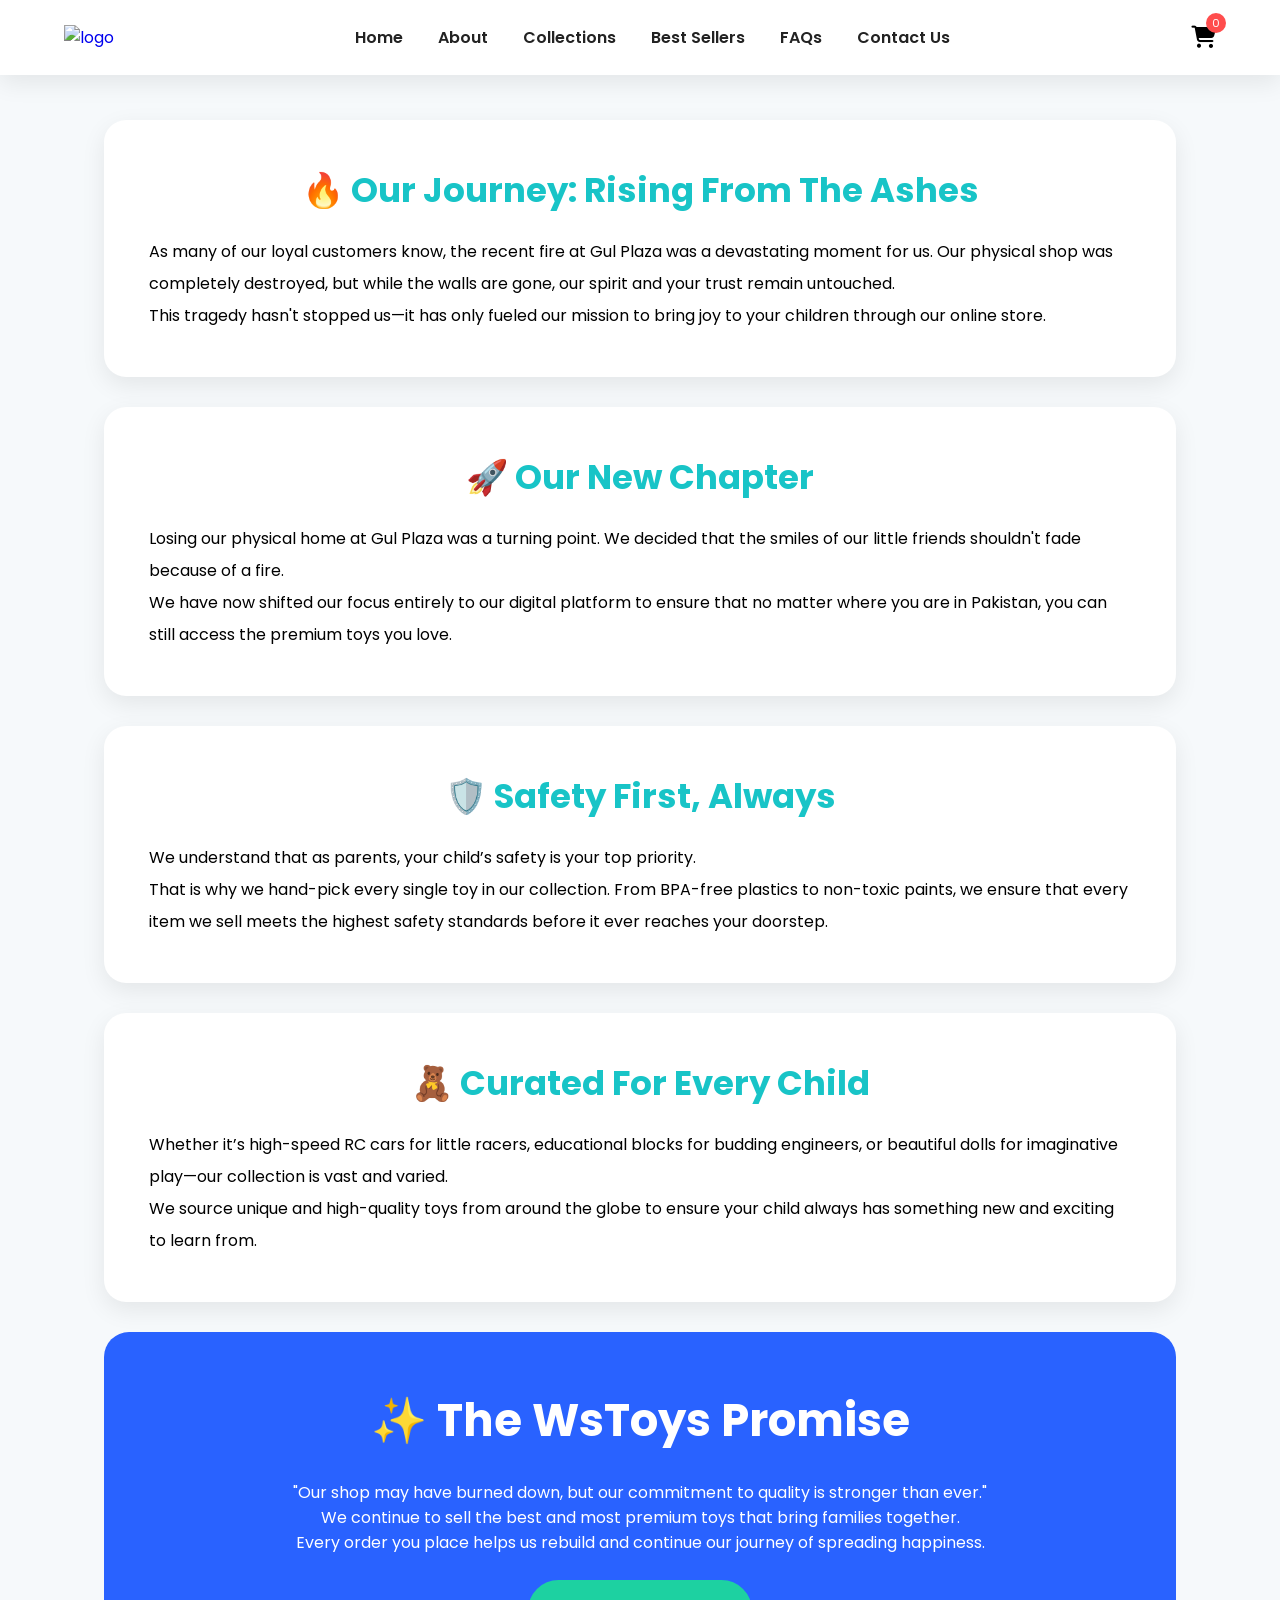
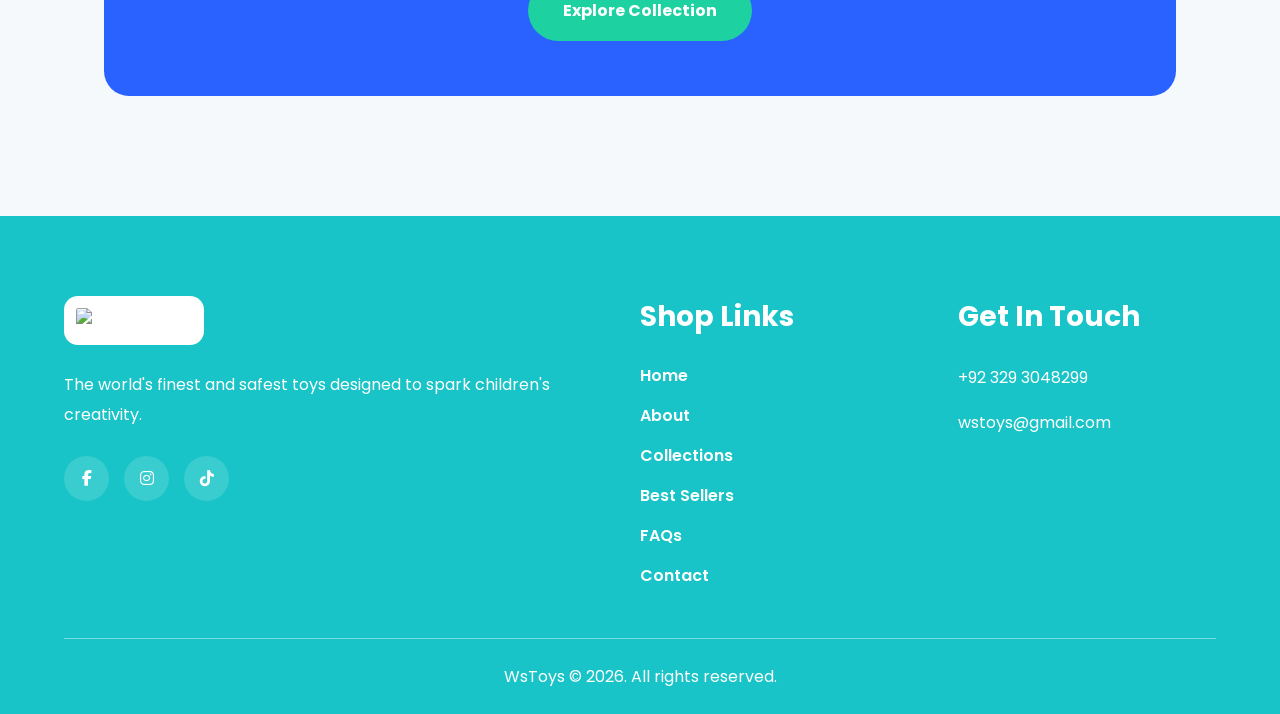
==== about.html @ ee7e4c0c "Add files via upload" ====
<!DOCTYPE html>

<html lang="en">

<head>

<meta charset="UTF-8">

<meta name="viewport" content="width=device-width, initial-scale=1.0">

<title>WsToys | About</title>
<link rel="stylesheet" href="style.css">
<link rel="stylesheet"
href="https://cdnjs.cloudflare.com/ajax/libs/font-awesome/6.7.2/css/all.min.css">

</head>

<body>

<!-- HEADER -->

<header>

<nav class="navbar">

<a href="index.html" class="logo">

<img src="IMAGES/logo.jpg" alt="logo">

</a>

<ul class="nav-links">

<li><a href="index.html">Home</a></li>

<li><a href="about.html">About</a></li>

<li><a href="collections.html">Collections</a></li>

<li><a href="best-sellers.html">Best Sellers</a></li>

<li><a href="faqs.html">FAQs</a></li>

<li><a href="contact.html">Contact Us</a></li>

</ul>

<div class="nav-icons">

<div class="cart-btn">

<i class="fa-solid fa-cart-shopping"></i>

<span id="cart-count">0</span>

</div>

<div class="menu-btn">

<i class="fa-solid fa-bars"></i>

</div>

</div>

</nav>

</header>

<!-- ABOUT SECTION -->

<section class="about-section">

<div class="about-box">

<h2>🔥 Our Journey: Rising From The Ashes</h2>

<p>

As many of our loyal customers know, the recent fire at Gul Plaza was a devastating moment for us. Our physical shop was completely destroyed, but while the walls are gone, our spirit and your trust remain untouched.

</p>

<p>

This tragedy hasn't stopped us—it has only fueled our mission to bring joy to your children through our online store.

</p>

</div>

<div class="about-box">

<h2>🚀 Our New Chapter</h2>

<p>

Losing our physical home at Gul Plaza was a turning point. We decided that the smiles of our little friends shouldn't fade because of a fire.

</p>

<p>

We have now shifted our focus entirely to our digital platform to ensure that no matter where you are in Pakistan, you can still access the premium toys you love.

</p>

</div>

<div class="about-box">

<h2>🛡️ Safety First, Always</h2>

<p>

We understand that as parents, your child’s safety is your top priority.

</p>

<p>

That is why we hand-pick every single toy in our collection. From BPA-free plastics to non-toxic paints, we ensure that every item we sell meets the highest safety standards before it ever reaches your doorstep.

</p>

</div>

<div class="about-box">

<h2>🧸 Curated For Every Child</h2>

<p>

Whether it’s high-speed RC cars for little racers, educational blocks for budding engineers, or beautiful dolls for imaginative play—our collection is vast and varied.

</p>

<p>

We source unique and high-quality toys from around the globe to ensure your child always has something new and exciting to learn from.

</p>

</div>

<div class="promise-box">

<h2>✨ The WsToys Promise</h2>

<p>

"Our shop may have burned down, but our commitment to quality is stronger than ever."

</p>

<p>

We continue to sell the best and most premium toys that bring families together.

</p>

<p>

Every order you place helps us rebuild and continue our journey of spreading happiness.

</p>

<br>

<a href="collections.html" class="btn">

Explore Collection

</a>

</div>

</section>

<!-- FOOTER -->

<footer>

<div class="footer-container">

<div class="footer-box">

<img src="IMAGES/logo.jpg" alt="logo">

<p>

The world's finest and safest toys designed to spark children's creativity.

</p>

<div class="socials">

<i class="fa-brands fa-facebook-f"></i>

<i class="fa-brands fa-instagram"></i>

<i class="fa-brands fa-tiktok"></i>

</div>

</div>

<div class="footer-box">

<h3>Shop Links</h3>

<ul>

<li><a href="index.html">Home</a></li>

<li><a href="about.html">About</a></li>

<li><a href="collections.html">Collections</a></li>

<li><a href="best-sellers.html">Best Sellers</a></li>

<li><a href="faqs.html">FAQs</a></li>

<li><a href="contact.html">Contact</a></li>

</ul>

</div>

<div class="footer-box">

<h3>Get In Touch</h3>

<p>+92 329 3048299</p>

<p>wstoys@gmail.com</p>

</div>

</div>

<div class="copyright">

WsToys © 2026. All rights reserved.

</div>

</footer>

<script src="script.js"></script>

</body>

</html>
---- style.css ----
@import url('https://fonts.googleapis.com/css2?family=Poppins:wght@300;400;500;600;700;800&display=swap');

:root{

--primary: #1dd1a1;
--secondary:#1dd1a1;
--yellow:#ffc107;
--white:#ffffff;
--dark:#222222;
--light:#f6f9fb;
--red:#ff4d4d;
--shadow:0 8px 25px rgba(0,0,0,.08);

}

*{
margin:0;
padding:0;
box-sizing:border-box;
font-family:'Poppins',sans-serif;
}

html{
scroll-behavior:smooth;
}

body{
overflow-x:hidden;
background:var(--light);
}

a{
text-decoration:none;
}

ul{
list-style:none;
}

img{
width:100%;
display:block;
}

/* ================= CONTAINER ================= */

.container{

max-width:1300px;

margin:auto;

padding:0 5%;

}

/* ================= HEADER ================= */

header{

position:fixed;

top:0;

left:0;

width:100%;

background:#fff;

z-index:999;

box-shadow:var(--shadow);

}

.navbar{

height:75px;

display:flex;

justify-content:space-between;

align-items:center;

padding:0 5%;

}

.logo img{

max-width:100%;

height:auto;

display:block;

}

/* ================= NAVBAR ================= */

.nav-links{

display:flex;

gap:35px;

}

.nav-links a{

color:var(--dark);

font-weight:600;

transition:.3s;

}

.nav-links a:hover{

color:var(--primary);

}

.nav-icons{

display:flex;

align-items:center;

gap:25px;

}

.menu-btn{

display:none;

cursor:pointer;

font-size:24px;

}

.cart-btn{

position:relative;

font-size:22px;

cursor:pointer;

}

#cart-count{

position:absolute;

top:-8px;

right:-10px;

width:20px;

height:20px;

border-radius:50%;

background:var(--red);

color:#fff;

font-size:11px;

display:flex;

justify-content:center;

align-items:center;

}

/* ================= HERO ================= */

.hero{

margin-top:75px;

height:92vh;

background:url("../images/hero.jpg");

background-size:cover;

background-position:center;

position:relative;

display:flex;

align-items:center;

}

.hero::before{

content:"";

position:absolute;

inset:0;

background:rgba(0,0,0,.28);

}

.hero-content{

position:relative;

z-index:2;

padding:0 5%;

max-width:1200px;

margin:auto;

}

.arrival-tag{

display:inline-block;

background:#ff4d6d;

padding:12px 24px;

border-radius:30px;

color:#fff;

font-weight:700;

margin-bottom:20px;

}

.hero h1{

font-size:75px;

font-weight:800;

line-height:1.1;

max-width:650px;

color:#fff;

}

.hero h1 span{

color:var(--yellow);

}

.hero p{

max-width:520px;

font-size:18px;

color:#fff;

margin:25px 0;

}

.btn{

display:inline-block;

padding:18px 35px;

background:var(--secondary);

color:#fff;

border-radius:40px;

font-weight:700;

transition:.3s;

}

.btn:hover{

transform:translateY(-6px);

}

/* ================= SECTIONS ================= */

section{

padding:90px 5%;

}

section h2{

font-size:45px;

text-align:center;

margin-bottom:60px;

}

/* ================= PRODUCTS ================= */

.products-grid{

display:grid;

grid-template-columns:repeat(4,1fr);

gap:30px;

}

.product-card{

background:#fff;

border-radius:20px;

padding:20px;

box-shadow:var(--shadow);

transition:.3s;

}

.product-card:hover{

transform:translateY(-8px);

}

.img-box{

height:250px;

border:2px dashed #d5d5d5;

border-radius:15px;

display:flex;

justify-content:center;

align-items:center;

font-weight:700;

}

.product-card h3{

margin:18px 0 10px;

font-size:18px;

}

.price{

display:flex;

gap:10px;

margin:15px 0;

}

.price span{

text-decoration:line-through;

}

.price strong{

color:var(--red);

}

.product-card button{

width:100%;

padding:15px;

border:none;

background:var(--primary);

color:#fff;

border-radius:12px;

font-weight:700;

cursor:pointer;

transition:.3s;

}

.product-card button:hover{

transform:scale(1.03);

}
/* ================= FOOTER ================= */

footer{

background:#18c4c7;

padding:80px 5% 25px;

color:#fff;

}

.footer-container{

max-width:1300px;

margin:auto;

display:grid;

grid-template-columns:2fr 1fr 1fr;

gap:60px;

}

.footer-box img{

width:140px;

background:#fff;

padding:12px;

border-radius:14px;

margin-bottom:25px;

}

.footer-box h3{

font-size:28px;

margin-bottom:25px;

}

.footer-box p{

line-height:1.9;

margin-bottom:15px;

}

.footer-box ul{

display:grid;

gap:15px;

}

.footer-box a{

color:#fff;

font-weight:600;

}

.socials{

display:flex;

gap:15px;

margin-top:25px;

}

.socials i{

width:45px;

height:45px;

border-radius:50%;

display:flex;

justify-content:center;

align-items:center;

background:rgba(255,255,255,.15);

cursor:pointer;

transition:.3s;

}

.socials i:hover{

transform:translateY(-5px);

}

.copyright{

margin-top:50px;

padding-top:25px;

border-top:1px solid rgba(255,255,255,.4);

text-align:center;

}

/* ================= CART ================= */

.cart-sidebar{

position:fixed;

top:0;

right:-450px;

width:420px;

height:100vh;

background:#fff;

z-index:9999;

transition:.4s;

display:flex;

flex-direction:column;

box-shadow:-8px 0 30px rgba(0,0,0,.15);

}

.cart-sidebar.active{

right:0;

}

.cart-header{

padding:25px;

display:flex;

justify-content:space-between;

align-items:center;

border-bottom:1px solid #eee;

}

.cart-header h3{

font-size:30px;

}

.close-cart{

font-size:28px;

cursor:pointer;

}

.cart-items{

flex:1;

overflow-y:auto;

padding:20px;

}

.cart-product{

padding:15px 0;

}

.cart-product h4{

font-size:17px;

margin-bottom:8px;

}

.qty-box{

display:flex;

align-items:center;

gap:15px;

margin:15px 0;

}

.qty-box button{

width:35px;

height:35px;

border:none;

border-radius:50%;

background:#18c4c7;

color:#fff;

cursor:pointer;

font-size:18px;

}

.cart-footer{

padding:25px;

border-top:1px solid #eee;

}

.checkout-btn{

width:100%;

padding:18px;

border:none;

background:#25D366;

color:#fff;

border-radius:14px;

font-weight:700;

cursor:pointer;

}

/* ================= ABOUT ================= */

.about-section{

max-width:1200px;

margin:auto;

padding:120px 5%;

}

.about-box{

background:#fff;

padding:45px;

border-radius:22px;

margin-bottom:30px;

box-shadow:var(--shadow);

}

.about-box h2{

font-size:34px;

margin-bottom:20px;

color:#18c4c7;

}

.about-box p{

line-height:2;

}

.promise-box{

background:#2962ff;

padding:55px;

border-radius:25px;

color:#fff;

text-align:center;

}

.promise-box h2{

margin-bottom:25px;

}

/* ================= COLLECTIONS ================= */

.collection-container{

padding:120px 5%;

display:grid;

grid-template-columns:300px 1fr;

gap:40px;

}

.filter-box{

background:#fff;

padding:30px;

border-radius:20px;

height:fit-content;

box-shadow:var(--shadow);

position:sticky;

top:100px;

}

.filter-box h2{

font-size:28px;

text-align:left;

margin-bottom:25px;

}

.filter-box h3{

margin-bottom:18px;

}

.filter-box input{

width:100%;

padding:14px;

border:1px solid #ddd;

border-radius:12px;

margin-bottom:15px;

}

.filter-box label{

display:block;

margin-bottom:15px;

}

.filter-box button{

width:100%;

padding:15px;

border:none;

background:#18c4c7;

color:#fff;

font-weight:700;

border-radius:12px;

cursor:pointer;

}

/* ================= BEST SELLERS ================= */

.best-seller-title{

font-size:48px;

text-align:center;

margin-bottom:60px;

}

.category-title{

font-size:36px;

margin:80px 0 40px;

}

.category-desc{

margin-bottom:35px;

font-size:18px;

}

/* ================= FAQ ================= */

.faq-section{

padding:120px 5%;

max-width:900px;

margin:auto;

}

.faq-item{

background:#fff;

border-radius:18px;

margin-bottom:20px;

overflow:hidden;

box-shadow:var(--shadow);

cursor:pointer;

}

.faq-question{

padding:25px;

font-size:18px;

font-weight:700;

}

.faq-answer{

padding:0 25px 25px;

display:none;

line-height:1.8;

}

.faq-item.active .faq-answer{

display:block;

}

/* ================= CONTACT ================= */

.contact-section{

padding:120px 5%;

}

.contact-container{

max-width:1200px;

margin:auto;

display:grid;

grid-template-columns:1fr 1fr;

gap:40px;

}

.contact-card{

background:#fff;

padding:50px;

border-radius:22px;

box-shadow:var(--shadow);

}

.contact-card h2{

font-size:42px;

margin-bottom:20px;

}

.contact-card p{

margin-bottom:15px;

}

.message-box textarea{

width:100%;

height:230px;

padding:20px;

border:1px solid #ddd;

border-radius:15px;

resize:none;

margin-bottom:20px;

}

.message-box button{

width:100%;

padding:18px;

border:none;

background:#25D366;

color:#fff;

border-radius:14px;

font-weight:700;

cursor:pointer;

}

/* ================= HOW IT WORKS ================= */

.steps-container{

display:grid;

grid-template-columns:repeat(3,1fr);

gap:30px;

}

.step-box{

background:#fff;

padding:45px;

border-radius:22px;

text-align:center;

box-shadow:var(--shadow);

transition:.3s;

}

.step-box:hover{

transform:scale(1.05);

}

.step-box span{

font-size:55px;

font-weight:800;

color:#18c4c7;

}

.step-box h3{

margin:20px 0;

} 
/* ================= GLOBAL ANIMATIONS ================= */

@keyframes fadeUp{

0%{

opacity:0;

transform:translateY(40px);

}

100%{

opacity:1;

transform:translateY(0);

}

}

@keyframes fadeLeft{

0%{

opacity:0;

transform:translateX(-40px);

}

100%{

opacity:1;

transform:translateX(0);

}

}

@keyframes fadeRight{

0%{

opacity:0;

transform:translateX(40px);

}

100%{

opacity:1;

transform:translateX(0);

}

}

.hero-content{

animation:fadeUp .8s ease;

}

.product-card{

animation:fadeUp .7s ease;

}

.about-box{

animation:fadeUp .8s ease;

}

.step-box{

animation:fadeUp .8s ease;

}

/* ================= SCROLLBAR ================= */

::-webkit-scrollbar{

width:10px;

}

::-webkit-scrollbar-track{

background:#f1f1f1;

}

::-webkit-scrollbar-thumb{

background:#18c4c7;

border-radius:20px;

}

/* ================= HOVER EFFECTS ================= */

.footer-box a,

.nav-links a{

position:relative;

}

.footer-box a::after,

.nav-links a::after{

content:"";

position:absolute;

left:0;

bottom:-5px;

width:0;

height:2px;

background:#18c4c7;

transition:.3s;

}

.footer-box a:hover::after,

.nav-links a:hover::after{

width:100%;

}

.product-card,

.step-box,

.about-box,

.contact-card,

.faq-item{

transition:.3s;

}

.product-card:hover{

transform:translateY(-10px);

}

.contact-card:hover{

transform:translateY(-8px);

}

.about-box:hover{

transform:translateY(-8px);

}

/* ================= TABLET ================= */

@media(max-width:1100px){

.products-grid{

grid-template-columns:repeat(3,1fr);

}

.hero h1{

font-size:60px;

}

.collection-container{

grid-template-columns:250px 1fr;

}

}

/* ================= TABLET SMALL ================= */

@media(max-width:991px){

.nav-links{

position:fixed;

top:75px;

right:-100%;

width:300px;

height:100vh;

background:#fff;

flex-direction:column;

padding:50px;

box-shadow:-5px 0 25px rgba(0,0,0,.15);

transition:.4s;

}

.nav-links.active{

right:0;

}

.menu-btn{

display:block;

}

.products-grid{

grid-template-columns:repeat(2,1fr);

}

.steps-container{

grid-template-columns:1fr;

}

.footer-container{

grid-template-columns:1fr;

}

.collection-container{

grid-template-columns:1fr;

}

.contact-container{

grid-template-columns:1fr;

}

.hero h1{

font-size:50px;

}

.hero{

height:80vh;

}

}

/* ================= MOBILE ================= */

@media(max-width:768px){

section{

padding:70px 20px;

}

.hero{

height:75vh;

}

.hero h1{

font-size:42px;

}

.hero p{

font-size:16px;

}

.arrival-tag{

font-size:12px;

}

section h2{

font-size:34px;

}

.products-grid{

grid-template-columns:1fr;

}

.about-box{

padding:30px;

}

.promise-box{

padding:35px;

}

.contact-card{

padding:35px;

}

.cart-sidebar{

width:100%;

}

.filter-box{

position:relative;

top:0;

}

}

/* ================= EXTRA SMALL ================= */

@media(max-width:480px){

.navbar{

padding:0 20px;

}

.logo img{

width:43px;

height:20px;

}

.hero{

height:70vh;

}

.hero h1{

font-size:34px;

}

.hero p{

font-size:14px;

}

.btn{

padding:14px 28px;

font-size:14px;

}

.product-card{

padding:16px;

}

.img-box{

height:220px;

}

.footer-box h3{

font-size:24px;

}

.about-box h2{

font-size:28px;

}

.contact-card h2{

font-size:30px;

}

.cart-header h3{

font-size:24px;

}

}

/* ================= LARGE PC ================= */

@media(min-width:1400px){

.container{

max-width:1400px;

}

.hero h1{

font-size:85px;

}

.products-grid{

grid-template-columns:repeat(4,1fr);

}

}

/* ================= SMOOTH EFFECTS ================= */

button,

a,

i{

transition:.3s;

}

button:hover{

opacity:.95;

}

html{

scroll-padding-top:90px;

}
.cart-product button{

border:none;

padding:10px 16px;

border-radius:10px;

cursor:pointer;

font-weight:600;

}

.cart-product button:last-child{

background:#ff4d4d;

color:white;

margin-top:12px;

}

.cart-product button:last-child:hover{

background:#e63946;

}
.product-card{
display:flex;
flex-direction:column;
}
.products-grid{
align-items:start;
}
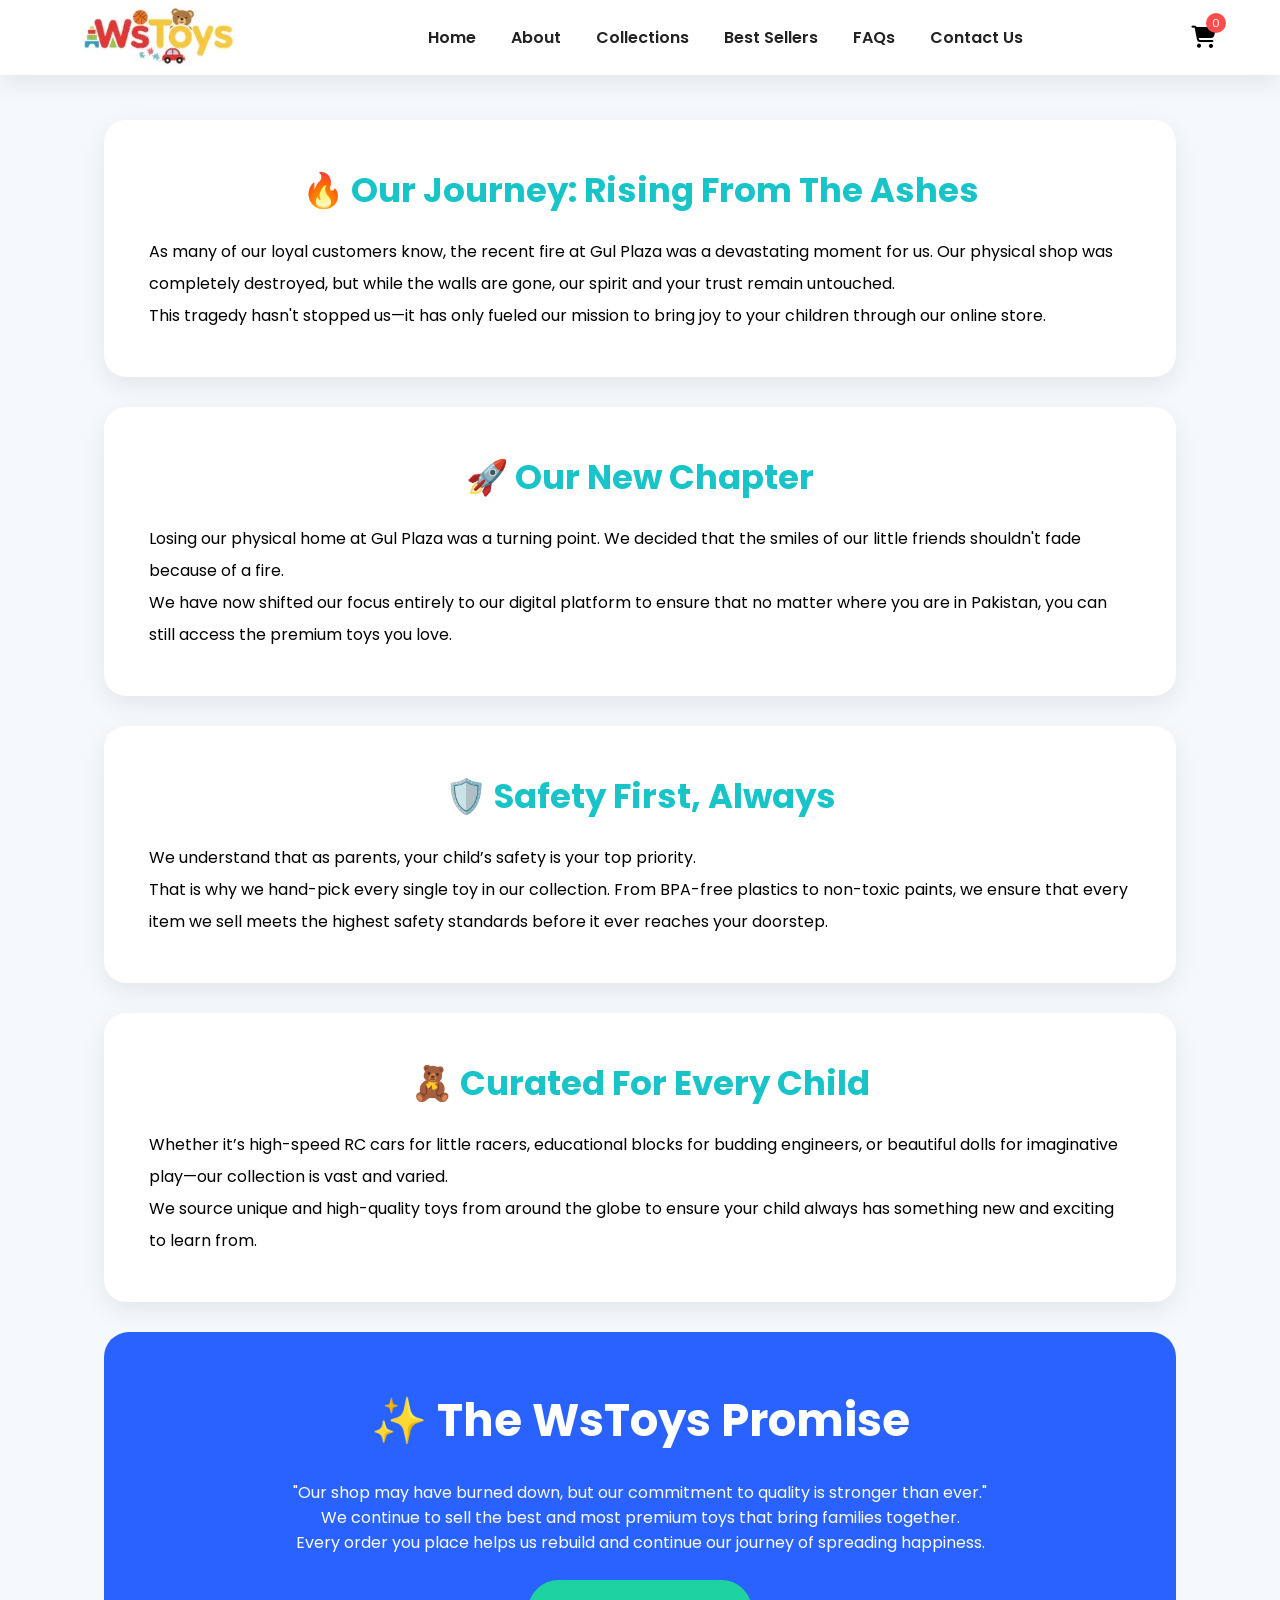
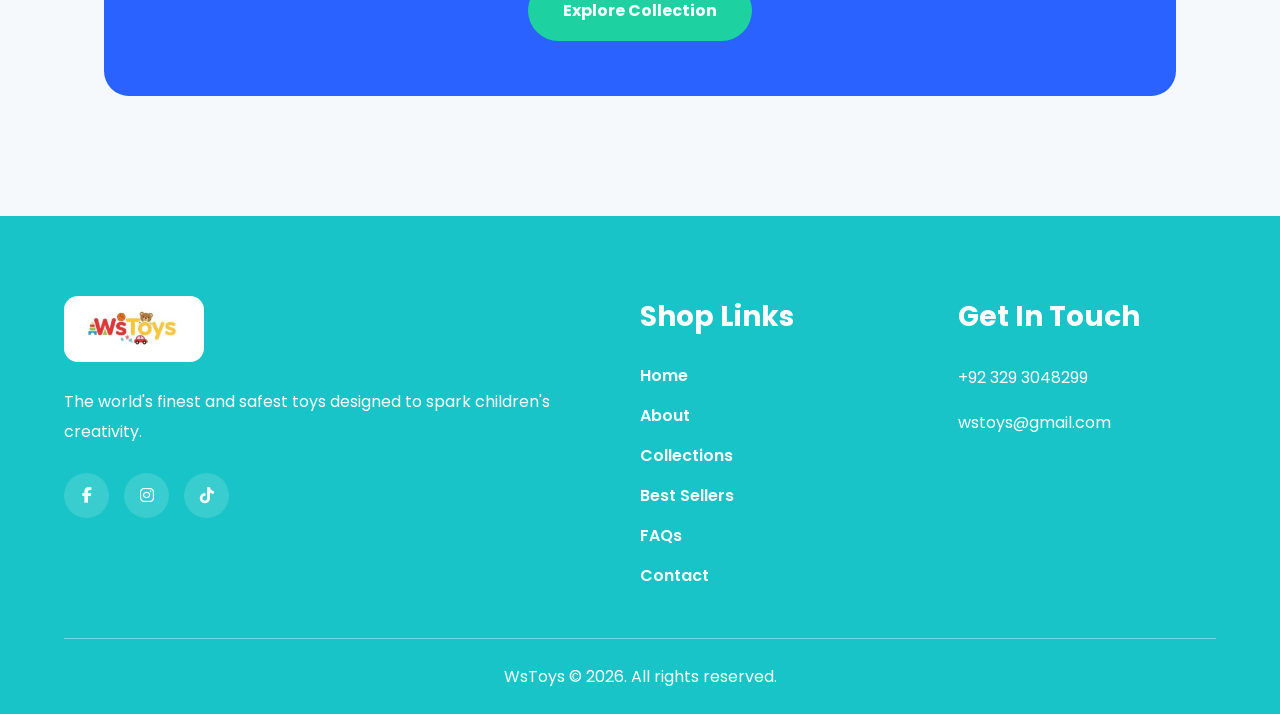
==== commit 4652923c: "Update about.html" ====
--- a/about.html
+++ b/about.html
@@ -25,7 +25,7 @@
 
 <a href="index.html" class="logo">
 
-<img src="IMAGES/logo.jpg" alt="logo">
+<img src="logo.jpg" alt="logo">
 
 </a>
 
@@ -185,7 +185,7 @@
 
 <div class="footer-box">
 
-<img src="IMAGES/logo.jpg" alt="logo">
+<img src="logo.jpg" alt="logo">
 
 <p>
 
@@ -251,4 +251,4 @@
 
 </body>
 
-</html>+</html>
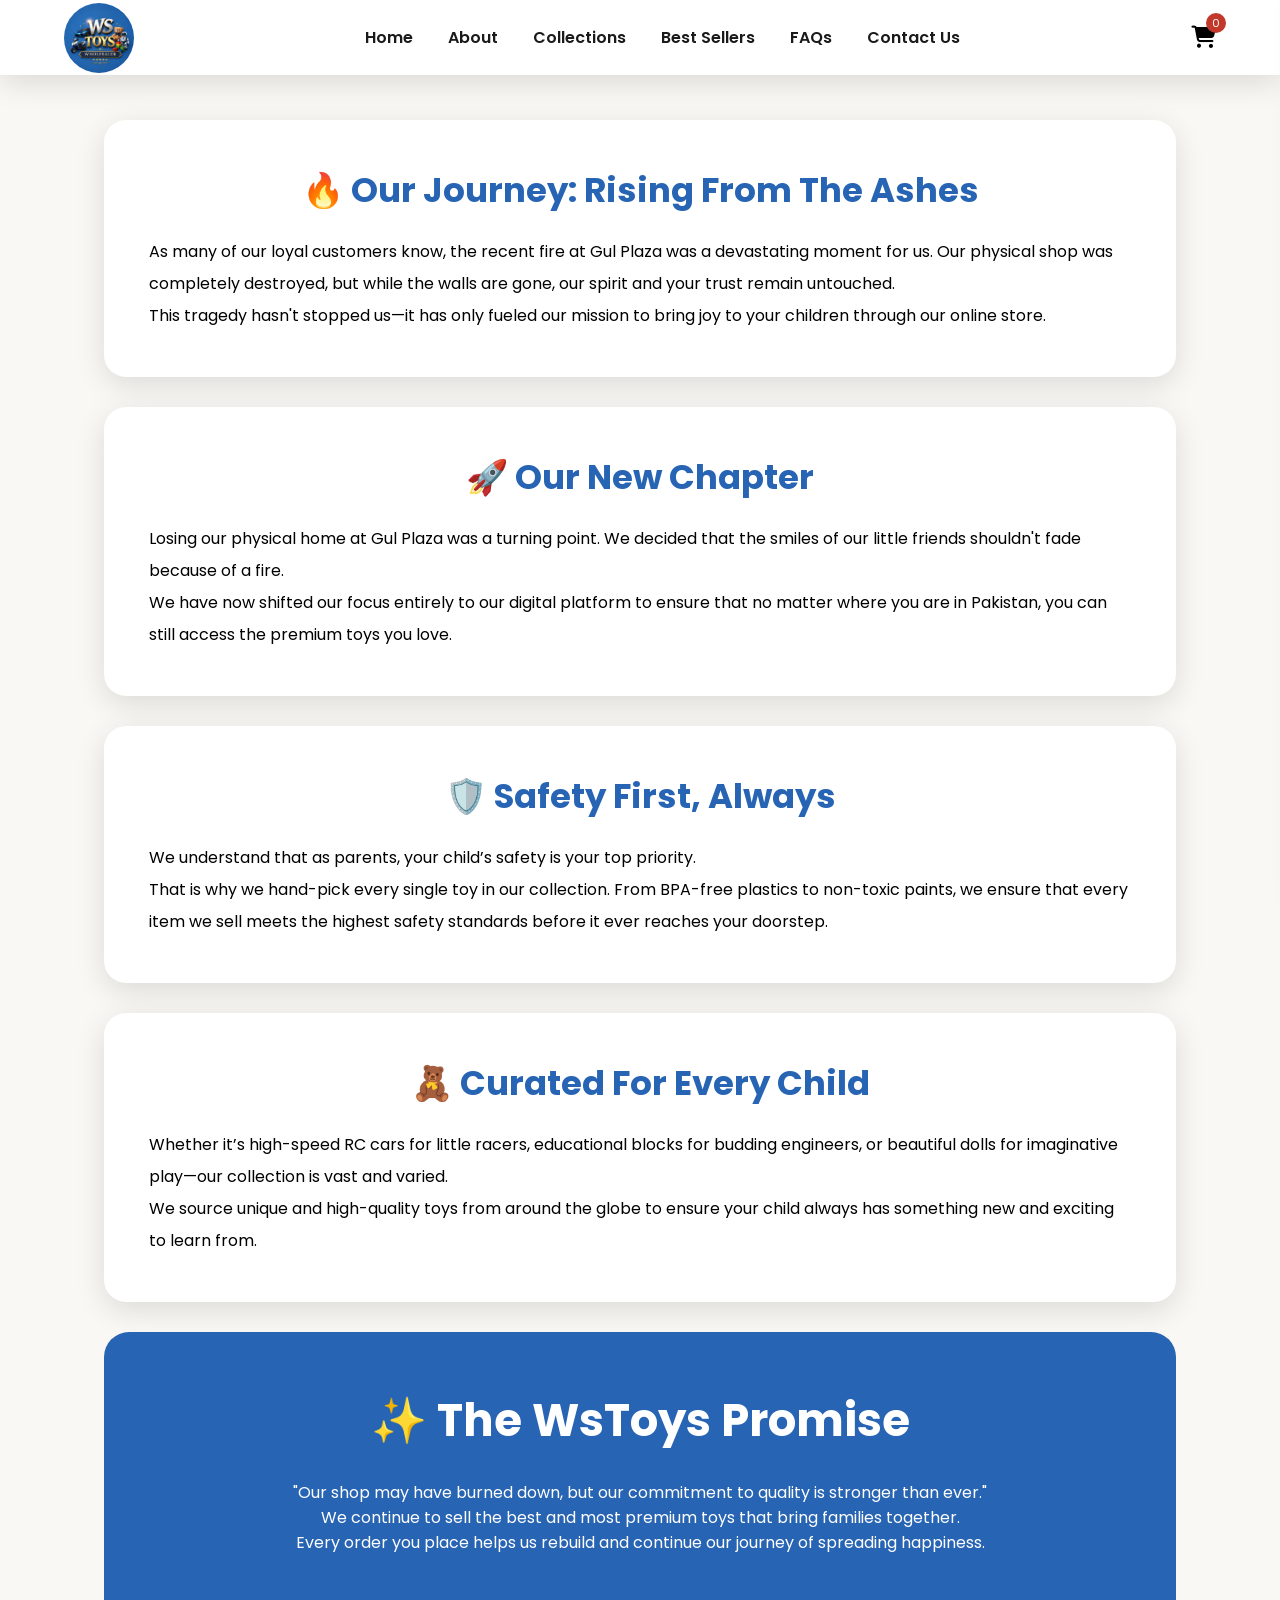
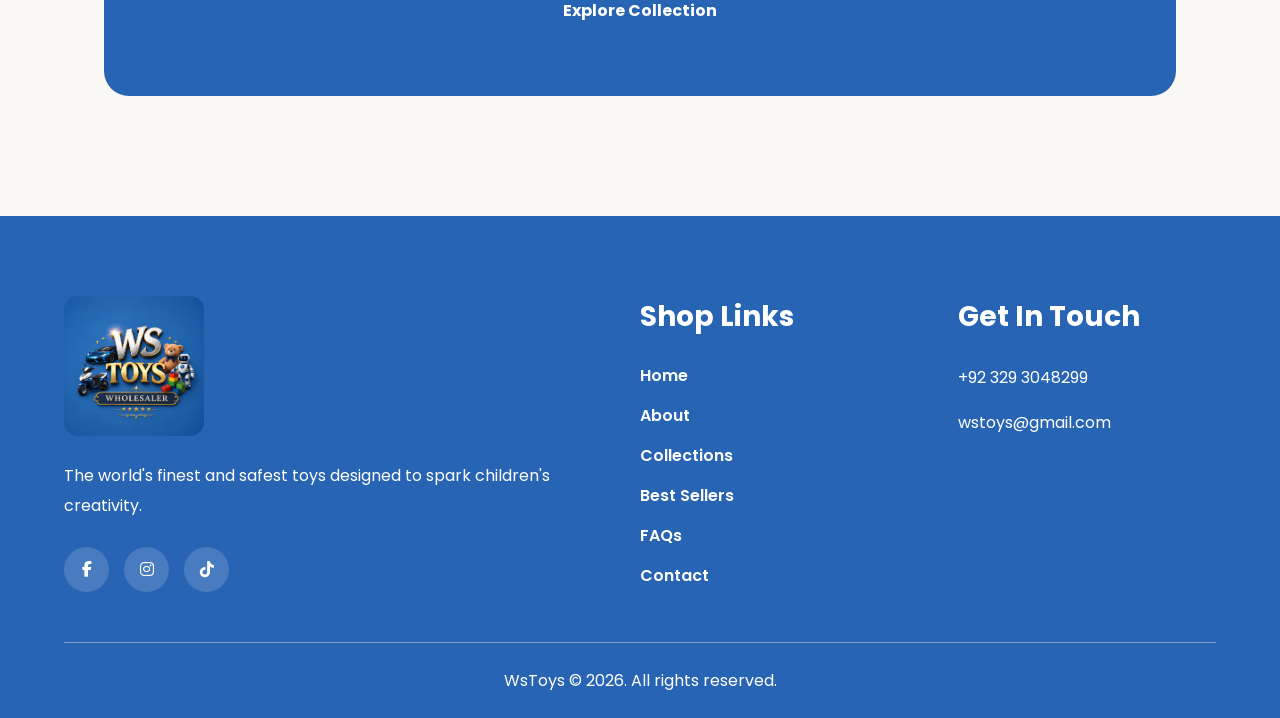
==== commit 3cd2de03: "Add files via upload" ====
--- a/about.html
+++ b/about.html
@@ -177,6 +177,42 @@
 
 </section>
 
+<!-- SLIDING CART -->
+
+<div class="cart-sidebar">
+
+<div class="cart-header">
+
+<h3>Your Cart</h3>
+
+<i class="fa-solid fa-xmark close-cart"></i>
+
+</div>
+
+<div class="cart-items">
+
+</div>
+
+<div class="cart-footer">
+
+<h4>
+
+Total:
+
+<span>Rs.0</span>
+
+</h4>
+
+<button class="checkout-btn">
+
+Checkout WhatsApp
+
+</button>
+
+</div>
+
+</div>
+
 <!-- FOOTER -->
 
 <footer>
--- a/style.css
+++ b/style.css
@@ -2,14 +2,14 @@
 
 :root{
 
---primary: #1dd1a1;
---secondary:#1dd1a1;
---yellow:#ffc107;
+--primary: #2864B4;
+--secondary:#1a4d8a;
+--accent:#3a7bc8;
 --white:#ffffff;
---dark:#222222;
---light:#f6f9fb;
---red:#ff4d4d;
---shadow:0 8px 25px rgba(0,0,0,.08);
+--dark:#1a1a1a;
+--light:#faf8f5;
+--red:#c0392b;
+--shadow:0 8px 30px rgba(0,0,0,.12);
 
 }
 
@@ -43,1021 +43,1170 @@
 }
 
 /* ================= CONTAINER ================= */
-
 .container{
+    max-width: 100%;   /* ya max-width hata do */
+    width: 100%;
+    margin: 0;
+    padding: 0;
+}
+
+/* ================= HEADER ================= */
+
+header{
+
+position:fixed;
+
+top:0;
+
+left:0;
+
+width:100%;
+
+background:#fff;
+
+z-index:999;
+
+box-shadow:var(--shadow);
+
+}
+
+.navbar{
+
+height:75px;
+
+display:flex;
+
+justify-content:space-between;
+
+align-items:center;
+
+padding:0 5%;
+
+}
+
+.logo img{
+
+max-width:100%;
+
+border-radius: 50%;
+
+height: 70px;;
+
+display:block;
+
+}
+
+/* ================= NAVBAR ================= */
+
+.nav-links{
+
+display:flex;
+
+gap:35px;
+
+}
+
+.nav-links a{
+
+color:var(--dark);
+
+font-weight:600;
+
+transition:.3s;
+
+}
+
+.nav-links a:hover{
+
+color:var(--primary);
+
+}
+
+.nav-icons{
+
+display:flex;
+
+align-items:center;
+
+gap:25px;
+
+}
+
+.menu-btn{
+
+display:none;
+
+cursor:pointer;
+
+font-size:24px;
+
+}
+
+.cart-btn{
+
+position:relative;
+
+font-size:22px;
+
+cursor:pointer;
+
+}
+
+#cart-count{
+
+position:absolute;
+
+top:-8px;
+
+right:-10px;
+
+width:20px;
+
+height:20px;
+
+border-radius:50%;
+
+background:var(--red);
+
+color:#fff;
+
+font-size:11px;
+
+display:flex;
+
+justify-content:center;
+
+align-items:center;
+
+}
+
+/* ================= HERO ================= */
+
+/* ================= HERO ================= */
+
+.hero{
+    margin-top: 75px;
+    width: 100%;
+    min-height: 100vh;
+
+    background-image: url("./Background image.png");
+    background-size: cover;
+    background-position: center;
+    background-repeat: no-repeat;
+
+    position: relative;
+    display: flex;
+    align-items: center;
+}
+
+.hero::before{
+    content: "";
+    position: absolute;
+    inset: 0;
+    background: linear-gradient(135deg, rgba(0,0,0,0.6) 0%, rgba(0,0,0,0.3) 50%, rgba(40,100,180,0.15) 100%);
+}
+
+.hero-content{
+    position: relative;
+    z-index: 2;
+    width: 100%;
+    padding: 0 5%;
+}
+
+.arrival-tag{
+    display: inline-block;
+    background: var(--primary);
+    padding: 12px 24px;
+    border-radius: 30px;
+    color: #fff;
+    font-weight: 700;
+    margin-bottom: 20px;
+}
+
+.hero h1{
+    font-size: 75px;
+    font-weight: 800;
+    line-height: 1.1;
+    color: #fff;
+    max-width: 700px;
+}
+
+.hero h1 span{
+    color: #ffc107;
+}
+
+.hero p{
+    color: #fff;
+    font-size: 20px;
+    max-width: 550px;
+    margin: 25px 0;
+}
+
+.btn{
+    display: inline-block;
+    padding: 18px 35px;
+    background: var(--primary);
+    color: #fff;
+    border-radius: 40px;
+    font-weight: 700;
+    transition: .3s;
+}
+
+.btn:hover{
+    transform: translateY(-5px);
+    box-shadow: 0 10px 30px rgba(40,100,180,0.4);
+}
+
+/* ================= SECTIONS ================= */
+
+section{
+
+padding:90px 5%;
+
+}
+
+section h2{
+
+font-size:45px;
+
+text-align:center;
+
+margin-bottom:60px;
+
+}
+
+/* ================= PRODUCTS ================= */
+
+.products-grid{
+
+display:grid;
+
+grid-template-columns:repeat(4,1fr);
+
+gap:30px;
+
+}
+
+.product-card{
+
+background:#fff;
+
+border-radius:20px;
+
+padding:20px;
+
+box-shadow:var(--shadow);
+
+transition:.3s;
+
+}
+
+.product-card:hover{
+
+transform:translateY(-8px);
+
+}
+
+.img-box{
+
+height:250px;
+
+border-radius:15px;
+
+display:flex;
+
+justify-content:center;
+
+align-items:center;
+
+overflow:hidden;
+
+background:#faf8f5;
+
+position:relative;
+
+}
+
+.img-box img{
+
+width:100%;
+
+height:100%;
+
+object-fit:contain;
+
+padding:10px;
+
+transition:.3s;
+
+}
+
+.product-card:hover .img-box img{
+
+transform:scale(1.05);
+
+}
+
+.badge{
+
+position:absolute;
+
+top:10px;
+
+left:10px;
+
+background:var(--primary);
+
+color:#fff;
+
+padding:6px 14px;
+
+border-radius:20px;
+
+font-size:12px;
+
+font-weight:700;
+
+z-index:2;
+
+}
+
+.product-card h3{
+
+margin:18px 0 10px;
+
+font-size:18px;
+
+}
+
+.price{
+
+display:flex;
+
+gap:10px;
+
+margin:15px 0;
+
+}
+
+.price span{
+
+text-decoration:line-through;
+
+}
+
+.price strong{
+
+color:var(--red);
+
+}
+
+.product-card button{
+
+width:100%;
+
+padding:15px;
+
+border:none;
+
+background:var(--primary);
+
+color:#fff;
+
+border-radius:12px;
+
+font-weight:700;
+
+cursor:pointer;
+
+transition:.3s;
+
+}
+
+.product-card button:hover{
+
+transform:scale(1.03);
+
+}
+/* ================= FOOTER ================= */
+
+footer{
+
+background:var(--primary);
+
+padding:80px 5% 25px;
+
+color:#fff;
+
+}
+
+.footer-container{
 
 max-width:1300px;
 
 margin:auto;
 
-padding:0 5%;
-
-}
-
-/* ================= HEADER ================= */
-
-header{
+display:grid;
+
+grid-template-columns:2fr 1fr 1fr;
+
+gap:60px;
+
+}
+
+.footer-box img{
+
+width:140px;
+
+border-radius:14px;
+
+margin-bottom:25px;
+
+}
+
+.footer-box h3{
+
+font-size:28px;
+
+margin-bottom:25px;
+
+}
+
+.footer-box p{
+
+line-height:1.9;
+
+margin-bottom:15px;
+
+}
+
+.footer-box ul{
+
+display:grid;
+
+gap:15px;
+
+}
+
+.footer-box a{
+
+color:#fff;
+
+font-weight:600;
+
+}
+
+.socials{
+
+display:flex;
+
+gap:15px;
+
+margin-top:25px;
+
+}
+
+.socials i{
+
+width:45px;
+
+height:45px;
+
+border-radius:50%;
+
+display:flex;
+
+justify-content:center;
+
+align-items:center;
+
+background:rgba(255,255,255,.15);
+
+cursor:pointer;
+
+transition:.3s;
+
+}
+
+.socials i:hover{
+
+transform:translateY(-5px);
+
+}
+
+.copyright{
+
+margin-top:50px;
+
+padding-top:25px;
+
+border-top:1px solid rgba(255,255,255,.4);
+
+text-align:center;
+
+}
+
+/* ================= CART ================= */
+
+.cart-sidebar{
 
 position:fixed;
 
 top:0;
 
-left:0;
+right:-450px;
+
+width:420px;
+
+height:100vh;
+
+background:#fff;
+
+z-index:9999;
+
+transition:.4s;
+
+display:flex;
+
+flex-direction:column;
+
+box-shadow:-8px 0 30px rgba(0,0,0,.15);
+
+}
+
+.cart-sidebar.active{
+
+right:0;
+
+}
+
+.cart-header{
+
+padding:25px;
+
+display:flex;
+
+justify-content:space-between;
+
+align-items:center;
+
+border-bottom:1px solid #eee;
+
+}
+
+.cart-header h3{
+
+font-size:30px;
+
+}
+
+.close-cart{
+
+font-size:28px;
+
+cursor:pointer;
+
+}
+
+.cart-items{
+
+flex:1;
+
+overflow-y:auto;
+
+padding:20px;
+
+}
+
+.cart-product{
+
+padding:15px 0;
+
+}
+
+.cart-product h4{
+
+font-size:17px;
+
+margin-bottom:8px;
+
+}
+
+.qty-box{
+
+display:flex;
+
+align-items:center;
+
+gap:15px;
+
+margin:15px 0;
+
+}
+
+.qty-box button{
+
+width:35px;
+
+height:35px;
+
+border:none;
+
+border-radius:50%;
+
+background:var(--primary);
+
+color:#fff;
+
+cursor:pointer;
+
+display:flex;
+
+align-items:center;
+
+justify-content:center;
+
+font-size:18px;
+
+line-height:1;
+
+font-size:18px;
+
+}
+
+.cart-footer{
+
+padding:25px;
+
+border-top:1px solid #eee;
+
+}
+
+.checkout-btn{
 
 width:100%;
 
+padding:18px;
+
+border:none;
+
+background:#25D366;
+
+color:#fff;
+
+border-radius:14px;
+
+font-weight:700;
+
+cursor:pointer;
+
+}
+
+/* ================= ABOUT ================= */
+
+.about-section{
+
+max-width:1200px;
+
+margin:auto;
+
+padding:120px 5%;
+
+}
+
+.about-box{
+
 background:#fff;
 
-z-index:999;
+padding:45px;
+
+border-radius:22px;
+
+margin-bottom:30px;
 
 box-shadow:var(--shadow);
 
 }
 
-.navbar{
-
-height:75px;
+.about-box h2{
+
+font-size:34px;
+
+margin-bottom:20px;
+
+color:var(--primary);
+
+}
+
+.about-box p{
+
+line-height:2;
+
+}
+
+.promise-box{
+
+background:var(--primary);
+
+padding:55px;
+
+border-radius:25px;
+
+color:#fff;
+
+text-align:center;
+
+}
+
+.promise-box h2{
+
+margin-bottom:25px;
+
+}
+
+/* ================= COLLECTIONS ================= */
+
+.collection-container{
+
+padding:120px 5%;
+
+}
+
+.filter-toggle-btn{
+
+display:inline-flex;
+
+align-items:center;
+
+gap:8px;
+
+padding:12px 28px;
+
+background:var(--primary);
+
+color:#fff;
+
+border:none;
+
+border-radius:12px;
+
+font-size:16px;
+
+font-weight:600;
+
+cursor:pointer;
+
+transition:.3s;
+
+margin-bottom:30px;
+
+}
+
+.filter-toggle-btn:hover{
+
+transform:translateY(-2px);
+
+box-shadow:0 8px 25px rgba(40,100,180,0.3);
+
+}
+
+.filter-popup{
+
+position:fixed;
+
+inset:0;
+
+background:rgba(0,0,0,0.5);
+
+display:none;
+
+align-items:center;
+
+justify-content:center;
+
+z-index:9999;
+
+padding:20px;
+
+}
+
+.filter-popup.active{
 
 display:flex;
 
-justify-content:space-between;
+}
+
+.filter-popup .filter-box{
+
+background:#fff;
+
+padding:35px;
+
+border-radius:20px;
+
+width:100%;
+
+max-width:380px;
+
+box-shadow:0 20px 60px rgba(0,0,0,0.3);
+
+position:relative;
+
+max-height:90vh;
+
+overflow-y:auto;
+
+}
+
+.filter-popup .close-filter{
+
+position:absolute;
+
+top:12px;
+
+right:12px;
+
+width:32px;
+
+height:32px;
+
+display:flex;
 
 align-items:center;
 
-padding:0 5%;
-
-}
-
-.logo img{
-
-max-width:100%;
+justify-content:center;
+
+font-size:20px;
+
+cursor:pointer;
+
+color:#999;
+
+transition:.3s;
+
+background:#f5f5f5;
+
+border:none;
+
+border-radius:50%;
+
+}
+
+.filter-popup .close-filter:hover{
+
+color:#1a1a1a;
+
+background:#eee;
+
+}
+
+.filter-popup .close-filter:hover{
+
+color:#1a1a1a;
+
+background:#ddd;
+
+}
+
+.filter-box{
+
+background:#fff;
+
+padding:30px;
+
+border-radius:20px;
+
+}
+
+.filter-box h2{
+
+font-size:28px;
+
+text-align:left;
+
+margin-bottom:25px;
+
+}
+
+.filter-box h3{
+
+margin-bottom:18px;
+
+}
+
+.filter-box input{
+
+width:100%;
+
+padding:14px;
+
+border:1px solid #ddd;
+
+border-radius:12px;
+
+margin-bottom:15px;
+
+}
+
+.filter-box label{
+
+display:flex;
+
+align-items:center;
+
+gap:8px;
+
+margin-bottom:15px;
+
+cursor:pointer;
+
+}
+
+.filter-box label input[type="checkbox"]{
+
+width:auto;
 
 height:auto;
 
+margin:0;
+
+padding:0;
+
+border:none;
+
+border-radius:0;
+
+}
+
+.filter-box button{
+
+width:100%;
+
+padding:15px;
+
+border:none;
+
+background:var(--primary);
+
+color:#fff;
+
+font-weight:700;
+
+border-radius:12px;
+
+cursor:pointer;
+
+}
+
+/* ================= BEST SELLERS ================= */
+
+.best-seller-title{
+
+font-size:48px;
+
+text-align:center;
+
+margin-bottom:60px;
+
+}
+
+.category-title{
+
+font-size:36px;
+
+margin:80px 0 40px;
+
+}
+
+.category-desc{
+
+margin-bottom:35px;
+
+font-size:18px;
+
+}
+
+/* ================= FAQ ================= */
+
+.faq-section{
+
+padding:120px 5%;
+
+max-width:900px;
+
+margin:auto;
+
+}
+
+.faq-item{
+
+background:#fff;
+
+border-radius:18px;
+
+margin-bottom:20px;
+
+overflow:hidden;
+
+box-shadow:var(--shadow);
+
+cursor:pointer;
+
+}
+
+.faq-question{
+
+padding:25px;
+
+font-size:18px;
+
+font-weight:700;
+
+}
+
+.faq-answer{
+
+padding:0 25px 25px;
+
+display:none;
+
+line-height:1.8;
+
+}
+
+.faq-item.active .faq-answer{
+
 display:block;
 
 }
 
-/* ================= NAVBAR ================= */
-
-.nav-links{
-
-display:flex;
-
-gap:35px;
-
-}
-
-.nav-links a{
-
-color:var(--dark);
-
-font-weight:600;
+/* ================= CONTACT ================= */
+
+.contact-section{
+
+padding:120px 5%;
+
+}
+
+.contact-container{
+
+max-width:1200px;
+
+margin:auto;
+
+display:grid;
+
+grid-template-columns:1fr 1fr;
+
+gap:40px;
+
+}
+
+.contact-card{
+
+background:#fff;
+
+padding:50px;
+
+border-radius:22px;
+
+box-shadow:var(--shadow);
+
+}
+
+.contact-card h2{
+
+font-size:42px;
+
+margin-bottom:20px;
+
+}
+
+.contact-card p{
+
+margin-bottom:15px;
+
+}
+
+.message-box textarea{
+
+width:100%;
+
+height:230px;
+
+padding:20px;
+
+border:1px solid #ddd;
+
+border-radius:15px;
+
+resize:none;
+
+margin-bottom:20px;
+
+}
+
+.message-box button{
+
+width:100%;
+
+padding:18px;
+
+border:none;
+
+background:#25D366;
+
+color:#fff;
+
+border-radius:14px;
+
+font-weight:700;
+
+cursor:pointer;
+
+}
+
+/* ================= HOW IT WORKS ================= */
+
+.steps-container{
+
+display:grid;
+
+grid-template-columns:repeat(3,1fr);
+
+gap:30px;
+
+}
+
+.step-box{
+
+background:#fff;
+
+padding:45px;
+
+border-radius:22px;
+
+text-align:center;
+
+box-shadow:var(--shadow);
 
 transition:.3s;
 
 }
 
-.nav-links a:hover{
+.step-box:hover{
+
+transform:scale(1.05);
+
+}
+
+.step-box span{
+
+font-size:55px;
+
+font-weight:800;
 
 color:var(--primary);
-
-}
-
-.nav-icons{
-
-display:flex;
-
-align-items:center;
-
-gap:25px;
-
-}
-
-.menu-btn{
-
-display:none;
-
-cursor:pointer;
-
-font-size:24px;
-
-}
-
-.cart-btn{
-
-position:relative;
-
-font-size:22px;
-
-cursor:pointer;
-
-}
-
-#cart-count{
-
-position:absolute;
-
-top:-8px;
-
-right:-10px;
-
-width:20px;
-
-height:20px;
-
-border-radius:50%;
-
-background:var(--red);
-
-color:#fff;
-
-font-size:11px;
-
-display:flex;
-
-justify-content:center;
-
-align-items:center;
-
-}
-
-/* ================= HERO ================= */
-
-.hero{
-
-margin-top:75px;
-
-height:92vh;
-
-background:url("../images/hero.jpg");
-
-background-size:cover;
-
-background-position:center;
-
-position:relative;
-
-display:flex;
-
-align-items:center;
-
-}
-
-.hero::before{
-
-content:"";
-
-position:absolute;
-
-inset:0;
-
-background:rgba(0,0,0,.28);
-
-}
-
-.hero-content{
-
-position:relative;
-
-z-index:2;
-
-padding:0 5%;
-
-max-width:1200px;
-
-margin:auto;
-
-}
-
-.arrival-tag{
-
-display:inline-block;
-
-background:#ff4d6d;
-
-padding:12px 24px;
-
-border-radius:30px;
-
-color:#fff;
-
-font-weight:700;
-
-margin-bottom:20px;
-
-}
-
-.hero h1{
-
-font-size:75px;
-
-font-weight:800;
-
-line-height:1.1;
-
-max-width:650px;
-
-color:#fff;
-
-}
-
-.hero h1 span{
-
-color:var(--yellow);
-
-}
-
-.hero p{
-
-max-width:520px;
-
-font-size:18px;
-
-color:#fff;
-
-margin:25px 0;
-
-}
-
-.btn{
-
-display:inline-block;
-
-padding:18px 35px;
-
-background:var(--secondary);
-
-color:#fff;
-
-border-radius:40px;
-
-font-weight:700;
-
-transition:.3s;
-
-}
-
-.btn:hover{
-
-transform:translateY(-6px);
-
-}
-
-/* ================= SECTIONS ================= */
-
-section{
-
-padding:90px 5%;
-
-}
-
-section h2{
-
-font-size:45px;
-
-text-align:center;
-
-margin-bottom:60px;
-
-}
-
-/* ================= PRODUCTS ================= */
-
-.products-grid{
-
-display:grid;
-
-grid-template-columns:repeat(4,1fr);
-
-gap:30px;
-
-}
-
-.product-card{
-
-background:#fff;
-
-border-radius:20px;
-
-padding:20px;
-
-box-shadow:var(--shadow);
-
-transition:.3s;
-
-}
-
-.product-card:hover{
-
-transform:translateY(-8px);
-
-}
-
-.img-box{
-
-height:250px;
-
-border:2px dashed #d5d5d5;
-
-border-radius:15px;
-
-display:flex;
-
-justify-content:center;
-
-align-items:center;
-
-font-weight:700;
-
-}
-
-.product-card h3{
-
-margin:18px 0 10px;
-
-font-size:18px;
-
-}
-
-.price{
-
-display:flex;
-
-gap:10px;
-
-margin:15px 0;
-
-}
-
-.price span{
-
-text-decoration:line-through;
-
-}
-
-.price strong{
-
-color:var(--red);
-
-}
-
-.product-card button{
-
-width:100%;
-
-padding:15px;
-
-border:none;
-
-background:var(--primary);
-
-color:#fff;
-
-border-radius:12px;
-
-font-weight:700;
-
-cursor:pointer;
-
-transition:.3s;
-
-}
-
-.product-card button:hover{
-
-transform:scale(1.03);
-
-}
-/* ================= FOOTER ================= */
-
-footer{
-
-background:#18c4c7;
-
-padding:80px 5% 25px;
-
-color:#fff;
-
-}
-
-.footer-container{
-
-max-width:1300px;
-
-margin:auto;
-
-display:grid;
-
-grid-template-columns:2fr 1fr 1fr;
-
-gap:60px;
-
-}
-
-.footer-box img{
-
-width:140px;
-
-background:#fff;
-
-padding:12px;
-
-border-radius:14px;
-
-margin-bottom:25px;
-
-}
-
-.footer-box h3{
-
-font-size:28px;
-
-margin-bottom:25px;
-
-}
-
-.footer-box p{
-
-line-height:1.9;
-
-margin-bottom:15px;
-
-}
-
-.footer-box ul{
-
-display:grid;
-
-gap:15px;
-
-}
-
-.footer-box a{
-
-color:#fff;
-
-font-weight:600;
-
-}
-
-.socials{
-
-display:flex;
-
-gap:15px;
-
-margin-top:25px;
-
-}
-
-.socials i{
-
-width:45px;
-
-height:45px;
-
-border-radius:50%;
-
-display:flex;
-
-justify-content:center;
-
-align-items:center;
-
-background:rgba(255,255,255,.15);
-
-cursor:pointer;
-
-transition:.3s;
-
-}
-
-.socials i:hover{
-
-transform:translateY(-5px);
-
-}
-
-.copyright{
-
-margin-top:50px;
-
-padding-top:25px;
-
-border-top:1px solid rgba(255,255,255,.4);
-
-text-align:center;
-
-}
-
-/* ================= CART ================= */
-
-.cart-sidebar{
-
-position:fixed;
-
-top:0;
-
-right:-450px;
-
-width:420px;
-
-height:100vh;
-
-background:#fff;
-
-z-index:9999;
-
-transition:.4s;
-
-display:flex;
-
-flex-direction:column;
-
-box-shadow:-8px 0 30px rgba(0,0,0,.15);
-
-}
-
-.cart-sidebar.active{
-
-right:0;
-
-}
-
-.cart-header{
-
-padding:25px;
-
-display:flex;
-
-justify-content:space-between;
-
-align-items:center;
-
-border-bottom:1px solid #eee;
-
-}
-
-.cart-header h3{
-
-font-size:30px;
-
-}
-
-.close-cart{
-
-font-size:28px;
-
-cursor:pointer;
-
-}
-
-.cart-items{
-
-flex:1;
-
-overflow-y:auto;
-
-padding:20px;
-
-}
-
-.cart-product{
-
-padding:15px 0;
-
-}
-
-.cart-product h4{
-
-font-size:17px;
-
-margin-bottom:8px;
-
-}
-
-.qty-box{
-
-display:flex;
-
-align-items:center;
-
-gap:15px;
-
-margin:15px 0;
-
-}
-
-.qty-box button{
-
-width:35px;
-
-height:35px;
-
-border:none;
-
-border-radius:50%;
-
-background:#18c4c7;
-
-color:#fff;
-
-cursor:pointer;
-
-font-size:18px;
-
-}
-
-.cart-footer{
-
-padding:25px;
-
-border-top:1px solid #eee;
-
-}
-
-.checkout-btn{
-
-width:100%;
-
-padding:18px;
-
-border:none;
-
-background:#25D366;
-
-color:#fff;
-
-border-radius:14px;
-
-font-weight:700;
-
-cursor:pointer;
-
-}
-
-/* ================= ABOUT ================= */
-
-.about-section{
-
-max-width:1200px;
-
-margin:auto;
-
-padding:120px 5%;
-
-}
-
-.about-box{
-
-background:#fff;
-
-padding:45px;
-
-border-radius:22px;
-
-margin-bottom:30px;
-
-box-shadow:var(--shadow);
-
-}
-
-.about-box h2{
-
-font-size:34px;
-
-margin-bottom:20px;
-
-color:#18c4c7;
-
-}
-
-.about-box p{
-
-line-height:2;
-
-}
-
-.promise-box{
-
-background:#2962ff;
-
-padding:55px;
-
-border-radius:25px;
-
-color:#fff;
-
-text-align:center;
-
-}
-
-.promise-box h2{
-
-margin-bottom:25px;
-
-}
-
-/* ================= COLLECTIONS ================= */
-
-.collection-container{
-
-padding:120px 5%;
-
-display:grid;
-
-grid-template-columns:300px 1fr;
-
-gap:40px;
-
-}
-
-.filter-box{
-
-background:#fff;
-
-padding:30px;
-
-border-radius:20px;
-
-height:fit-content;
-
-box-shadow:var(--shadow);
-
-position:sticky;
-
-top:100px;
-
-}
-
-.filter-box h2{
-
-font-size:28px;
-
-text-align:left;
-
-margin-bottom:25px;
-
-}
-
-.filter-box h3{
-
-margin-bottom:18px;
-
-}
-
-.filter-box input{
-
-width:100%;
-
-padding:14px;
-
-border:1px solid #ddd;
-
-border-radius:12px;
-
-margin-bottom:15px;
-
-}
-
-.filter-box label{
-
-display:block;
-
-margin-bottom:15px;
-
-}
-
-.filter-box button{
-
-width:100%;
-
-padding:15px;
-
-border:none;
-
-background:#18c4c7;
-
-color:#fff;
-
-font-weight:700;
-
-border-radius:12px;
-
-cursor:pointer;
-
-}
-
-/* ================= BEST SELLERS ================= */
-
-.best-seller-title{
-
-font-size:48px;
-
-text-align:center;
-
-margin-bottom:60px;
-
-}
-
-.category-title{
-
-font-size:36px;
-
-margin:80px 0 40px;
-
-}
-
-.category-desc{
-
-margin-bottom:35px;
-
-font-size:18px;
-
-}
-
-/* ================= FAQ ================= */
-
-.faq-section{
-
-padding:120px 5%;
-
-max-width:900px;
-
-margin:auto;
-
-}
-
-.faq-item{
-
-background:#fff;
-
-border-radius:18px;
-
-margin-bottom:20px;
-
-overflow:hidden;
-
-box-shadow:var(--shadow);
-
-cursor:pointer;
-
-}
-
-.faq-question{
-
-padding:25px;
-
-font-size:18px;
-
-font-weight:700;
-
-}
-
-.faq-answer{
-
-padding:0 25px 25px;
-
-display:none;
-
-line-height:1.8;
-
-}
-
-.faq-item.active .faq-answer{
-
-display:block;
-
-}
-
-/* ================= CONTACT ================= */
-
-.contact-section{
-
-padding:120px 5%;
-
-}
-
-.contact-container{
-
-max-width:1200px;
-
-margin:auto;
-
-display:grid;
-
-grid-template-columns:1fr 1fr;
-
-gap:40px;
-
-}
-
-.contact-card{
-
-background:#fff;
-
-padding:50px;
-
-border-radius:22px;
-
-box-shadow:var(--shadow);
-
-}
-
-.contact-card h2{
-
-font-size:42px;
-
-margin-bottom:20px;
-
-}
-
-.contact-card p{
-
-margin-bottom:15px;
-
-}
-
-.message-box textarea{
-
-width:100%;
-
-height:230px;
-
-padding:20px;
-
-border:1px solid #ddd;
-
-border-radius:15px;
-
-resize:none;
-
-margin-bottom:20px;
-
-}
-
-.message-box button{
-
-width:100%;
-
-padding:18px;
-
-border:none;
-
-background:#25D366;
-
-color:#fff;
-
-border-radius:14px;
-
-font-weight:700;
-
-cursor:pointer;
-
-}
-
-/* ================= HOW IT WORKS ================= */
-
-.steps-container{
-
-display:grid;
-
-grid-template-columns:repeat(3,1fr);
-
-gap:30px;
-
-}
-
-.step-box{
-
-background:#fff;
-
-padding:45px;
-
-border-radius:22px;
-
-text-align:center;
-
-box-shadow:var(--shadow);
-
-transition:.3s;
-
-}
-
-.step-box:hover{
-
-transform:scale(1.05);
-
-}
-
-.step-box span{
-
-font-size:55px;
-
-font-weight:800;
-
-color:#18c4c7;
 
 }
 
@@ -1168,7 +1317,7 @@
 
 ::-webkit-scrollbar-thumb{
 
-background:#18c4c7;
+background:var(--primary);
 
 border-radius:20px;
 
@@ -1200,7 +1349,7 @@
 
 height:2px;
 
-background:#18c4c7;
+background:var(--primary);
 
 transition:.3s;
 
@@ -1262,51 +1411,261 @@
 
 }
 
+}
+
+/* ================= TABLET SMALL ================= */
+
+@media(max-width:991px){
+
+.nav-links{
+
+position:fixed;
+
+top:75px;
+
+right:-100%;
+
+width:300px;
+
+height:100vh;
+
+background:#fff;
+
+flex-direction:column;
+
+padding:50px;
+
+box-shadow:-5px 0 25px rgba(0,0,0,.15);
+
+transition:.4s;
+
+z-index:999;
+
+}
+
+.nav-links.active{
+
+right:0;
+
+}
+
+.menu-btn{
+
+display:block;
+
+}
+
+.products-grid{
+
+grid-template-columns:repeat(2,1fr);
+
+gap:20px;
+
+}
+
+.steps-container{
+
+grid-template-columns:1fr;
+
+}
+
+.footer-container{
+
+grid-template-columns:1fr;
+
+}
+
+.contact-container{
+
+grid-template-columns:1fr;
+
+}
+
+.hero h1{
+
+font-size:50px;
+
+}
+
+.hero{
+
+height:80vh;
+
+}
+
+}
+
+/* ================= MOBILE ================= */
+
+@media(max-width:768px){
+
+section{
+
+padding:70px 20px;
+
+}
+
+.hero{
+
+height:75vh;
+
+min-height:auto;
+
+}
+
+.hero h1{
+
+font-size:42px;
+
+}
+
+.hero p{
+
+font-size:16px;
+
+}
+
+.arrival-tag{
+
+font-size:12px;
+
+}
+
+section h2{
+
+font-size:34px;
+
+}
+
+.products-grid{
+
+grid-template-columns:repeat(2,1fr);
+
+gap:15px;
+
+}
+
+.about-box{
+
+padding:30px;
+
+}
+
+.promise-box{
+
+padding:35px;
+
+}
+
+.contact-card{
+
+padding:35px;
+
+}
+
+.cart-sidebar{
+
+width:100%;
+
+}
+
+.cart-product{
+
+padding:12px;
+
+}
+
+.checkout-modal{
+
+padding:25px 20px;
+
+margin:10px;
+
+}
+
+.checkout-modal table{
+
+font-size:13px;
+
+}
+
+.checkout-modal input,.checkout-modal textarea{
+
+font-size:14px;
+
+}
+
+.checkout-modal h2{
+
+font-size:20px;
+
+}
+
 .collection-container{
 
-grid-template-columns:250px 1fr;
-
-}
-
-}
-
-/* ================= TABLET SMALL ================= */
-
-@media(max-width:991px){
-
-.nav-links{
-
-position:fixed;
-
-top:75px;
-
-right:-100%;
-
-width:300px;
-
-height:100vh;
-
-background:#fff;
-
-flex-direction:column;
-
-padding:50px;
-
-box-shadow:-5px 0 25px rgba(0,0,0,.15);
-
-transition:.4s;
-
-}
-
-.nav-links.active{
-
-right:0;
-
-}
-
-.menu-btn{
-
-display:block;
+padding:100px 20px;
+
+}
+
+.filter-toggle-btn{
+
+width:100%;
+
+justify-content:center;
+
+}
+
+.filter-popup .filter-box{
+
+padding:25px 20px;
+
+}
+
+}
+
+/* ================= EXTRA SMALL ================= */
+
+@media(max-width:480px){
+
+.navbar{
+
+padding:0 15px;
+
+}
+
+.logo img{
+
+width:43px;
+
+height:20px;
+
+}
+
+.hero{
+
+height:60vh;
+
+min-height:auto;
+
+}
+
+.hero h1{
+
+font-size:28px;
+
+}
+
+.hero p{
+
+font-size:13px;
+
+}
+
+.btn{
+
+padding:12px 24px;
+
+font-size:13px;
 
 }
 
@@ -1314,226 +1673,212 @@
 
 grid-template-columns:repeat(2,1fr);
 
-}
-
-.steps-container{
-
-grid-template-columns:1fr;
-
-}
-
-.footer-container{
-
-grid-template-columns:1fr;
+gap:10px;
+
+}
+
+.product-card{
+
+padding:12px;
+
+border-radius:14px;
+
+}
+
+.product-card h3{
+
+font-size:14px;
+
+margin:12px 0 6px;
+
+}
+
+.product-card p{
+
+font-size:12px;
+
+}
+
+.product-card .price strong{
+
+font-size:14px;
+
+}
+
+.product-card .price span{
+
+font-size:11px;
+
+}
+
+.product-card button{
+
+padding:10px;
+
+font-size:12px;
+
+}
+
+.img-box{
+
+height:160px;
+
+border-radius:10px;
+
+}
+
+.img-box img{
+
+padding:5px;
+
+}
+
+.badge{
+
+font-size:10px;
+
+padding:4px 10px;
+
+top:6px;
+
+left:6px;
+
+}
+
+.footer-box h3{
+
+font-size:20px;
+
+}
+
+.about-box h2{
+
+font-size:22px;
+
+}
+
+.contact-card h2{
+
+font-size:24px;
+
+}
+
+.cart-header h3{
+
+font-size:20px;
+
+}
+
+.cart-product h4{
+
+font-size:14px;
+
+}
+
+.cart-product p{
+
+font-size:13px;
+
+}
+
+.checkout-modal{
+
+padding:20px 15px;
+
+}
+
+.checkout-modal h2{
+
+font-size:18px;
+
+}
+
+.checkout-modal th,.checkout-modal td{
+
+padding:6px 8px;
+
+font-size:12px;
+
+}
+
+.checkout-modal input,.checkout-modal textarea{
+
+padding:10px 12px;
+
+font-size:13px;
+
+}
+
+.cart-sidebar{
+
+padding:20px 15px;
+
+}
+
+.hero-content{
+
+padding:0 20px;
 
 }
 
 .collection-container{
 
-grid-template-columns:1fr;
-
-}
-
-.contact-container{
-
-grid-template-columns:1fr;
+padding:80px 15px;
+
+}
+
+.filter-toggle-btn{
+
+padding:10px 20px;
+
+font-size:14px;
+
+}
+
+.filter-popup{
+
+padding:15px;
+
+}
+
+.filter-popup .filter-box{
+
+padding:20px 15px;
+
+}
+
+.filter-box h2{
+
+font-size:22px;
+
+}
+
+.footer-box img{
+
+width:100px;
+
+}
+
+}
+
+/* ================= LARGE PC ================= */
+
+@media(min-width:1400px){
+
+.container{
+
+max-width:1400px;
 
 }
 
 .hero h1{
 
-font-size:50px;
-
-}
-
-.hero{
-
-height:80vh;
-
-}
-
-}
-
-/* ================= MOBILE ================= */
-
-@media(max-width:768px){
-
-section{
-
-padding:70px 20px;
-
-}
-
-.hero{
-
-height:75vh;
-
-}
-
-.hero h1{
-
-font-size:42px;
-
-}
-
-.hero p{
-
-font-size:16px;
-
-}
-
-.arrival-tag{
-
-font-size:12px;
-
-}
-
-section h2{
-
-font-size:34px;
+font-size:85px;
 
 }
 
 .products-grid{
 
-grid-template-columns:1fr;
-
-}
-
-.about-box{
-
-padding:30px;
-
-}
-
-.promise-box{
-
-padding:35px;
-
-}
-
-.contact-card{
-
-padding:35px;
-
-}
-
-.cart-sidebar{
-
-width:100%;
-
-}
-
-.filter-box{
-
-position:relative;
-
-top:0;
-
-}
-
-}
-
-/* ================= EXTRA SMALL ================= */
-
-@media(max-width:480px){
-
-.navbar{
-
-padding:0 20px;
-
-}
-
-.logo img{
-
-width:43px;
-
-height:20px;
-
-}
-
-.hero{
-
-height:70vh;
-
-}
-
-.hero h1{
-
-font-size:34px;
-
-}
-
-.hero p{
-
-font-size:14px;
-
-}
-
-.btn{
-
-padding:14px 28px;
-
-font-size:14px;
-
-}
-
-.product-card{
-
-padding:16px;
-
-}
-
-.img-box{
-
-height:220px;
-
-}
-
-.footer-box h3{
-
-font-size:24px;
-
-}
-
-.about-box h2{
-
-font-size:28px;
-
-}
-
-.contact-card h2{
-
-font-size:30px;
-
-}
-
-.cart-header h3{
-
-font-size:24px;
-
-}
-
-}
-
-/* ================= LARGE PC ================= */
-
-@media(min-width:1400px){
-
-.container{
-
-max-width:1400px;
-
-}
-
-.hero h1{
-
-font-size:85px;
-
-}
-
-.products-grid{
-
 grid-template-columns:repeat(4,1fr);
 
 }
@@ -1579,7 +1924,7 @@
 
 .cart-product button:last-child{
 
-background:#ff4d4d;
+background:var(--red);
 
 color:white;
 
@@ -1589,13 +1934,110 @@
 
 .cart-product button:last-child:hover{
 
-background:#e63946;
+background:#8B0000;
 
 }
 .product-card{
 display:flex;
 flex-direction:column;
+transition: .3s;
+border: 1px solid rgba(40,100,180,0.1);
+}
+
+.product-card:hover{
+    transform: translateY(-8px);
+    box-shadow: 0 15px 40px rgba(40,100,180,0.2);
+    border-color: rgba(40,100,180,0.3);
 }
 .products-grid{
 align-items:start;
+}
+.logo-footer{
+ top: 10px;
+    border-radius: 20%;
+    height: 120px;
+    width: auto;
+}
+
+/* ================= CHECKOUT MODAL ================= */
+.checkout-overlay{
+    position:fixed;
+    inset:0;
+    background:rgba(0,0,0,0.6);
+    display:flex;
+    align-items:center;
+    justify-content:center;
+    z-index:9999;
+    padding:20px;
+}
+.checkout-modal{
+    background:#fff;
+    border-radius:20px;
+    width:100%;
+    max-width:550px;
+    max-height:90vh;
+    overflow-y:auto;
+    padding:35px;
+    box-shadow:0 20px 60px rgba(0,0,0,0.3);
+}
+.checkout-modal h2{
+    font-size:24px;
+    margin-bottom:20px;
+    color:#1a1a1a;
+}
+.checkout-modal table{
+    width:100%;
+    border-collapse:collapse;
+    margin-bottom:25px;
+    font-size:14px;
+}
+.checkout-modal th{
+    background:#1a1a1a;
+    color:#2864B4;
+    padding:10px 12px;
+    text-align:left;
+}
+.checkout-modal td{
+    padding:10px 12px;
+    border-bottom:1px solid #eee;
+}
+.checkout-modal tfoot td{
+    border-bottom:none;
+    border-top:2px solid #2864B4;
+    font-size:16px;
+}
+.checkout-modal input,.checkout-modal textarea{
+    width:100%;
+    padding:12px 16px;
+    border:2px solid #eee;
+    border-radius:10px;
+    font-size:15px;
+    outline:none;
+    transition:.3s;
+    margin-bottom:12px;
+    font-family:inherit;
+}
+.checkout-modal input:focus,.checkout-modal textarea:focus{
+    border-color:#2864B4;
+}
+.checkout-modal textarea{
+    height:70px;
+    resize:vertical;
+}
+.checkout-modal .btn{
+    border:none;
+    cursor:pointer;
+    font-size:15px;
+}
+.checkout-modal .btn-secondary{
+    background:#1a1a1a;
+    color:#fff;
+    margin-left:10px;
+}
+.checkout-modal .btn-secondary:hover{
+    background:#333;
+}
+.checkout-modal p{
+    color:#888;
+    margin-bottom:15px;
 }
